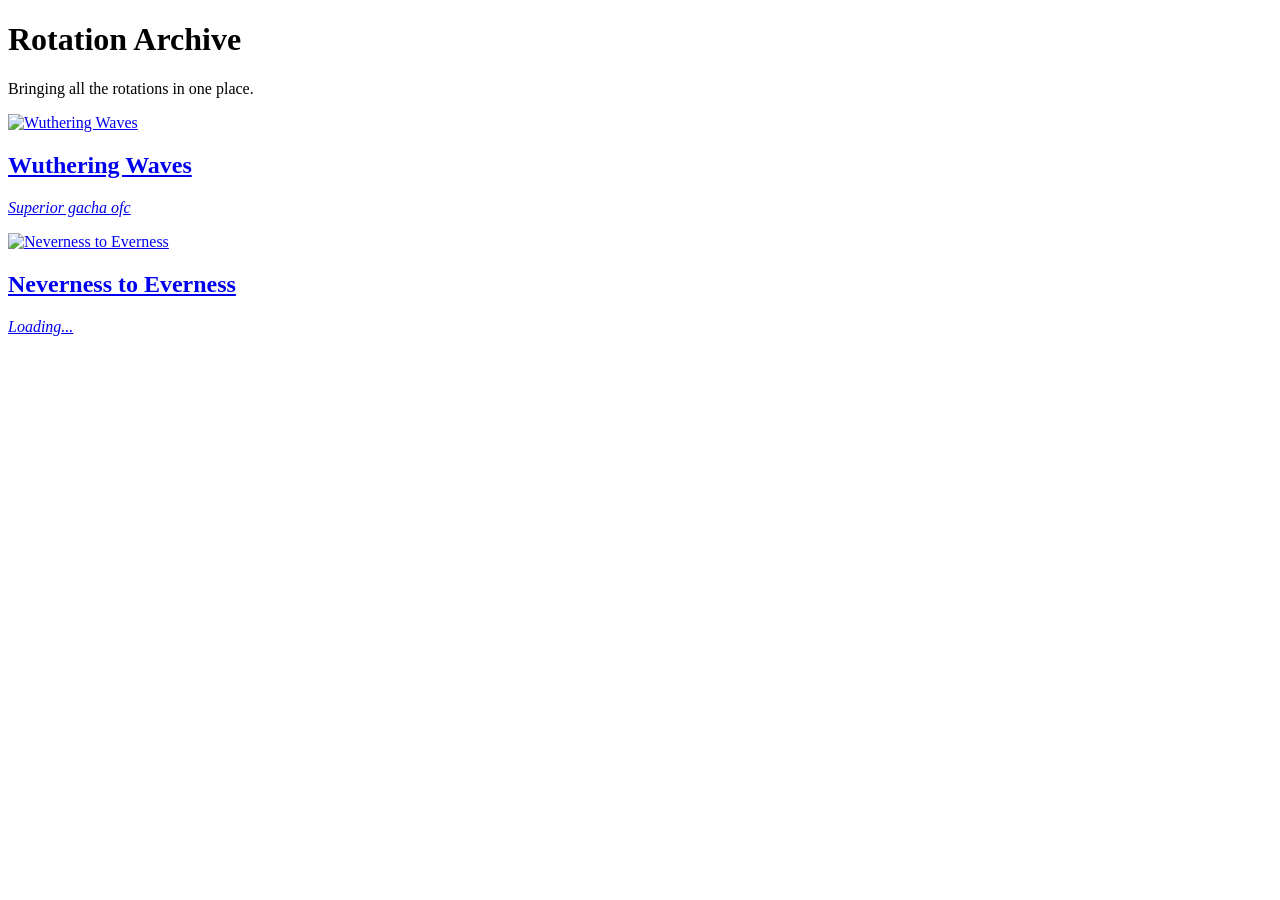
==== index.html @ 89197f95 "Add files via upload" ====
<!DOCTYPE html>
<html lang="en">

<head>

    <meta charset="UTF-8">
    <meta name="viewport" content="width=device-width, initial-scale=1.0">

    <link rel="stylesheet" href="../css/index.css">

    <title>Rotation Archive</title>


</head>


<body>


    <!-- =========================
         EMPTY HEADER
    ========================= -->

    <!-- <header>
    </header> -->


    <!-- =========================
         MAIN LANDING PAGE
    ========================= -->

    <main>

        <!-- Page title -->

        <h1>
            Rotation Archive
        </h1>


        <!-- Short description -->

        <p class="description">
            
                Bringing all the rotations in one place.
            
        </p>


        <!-- =========================
             GAME SELECTION
        ========================= -->

        <div class="buttons">


            <!-- Wuthering Waves -->

            <a href="../wuwa-rotations/" class="image-button">

                <img src="../images/gameselect/wuwa.jpg" alt="Wuthering Waves">

                <div class="button-text">

                    <h2>
                        Wuthering Waves
                    </h2>

                    <p>
                        <em>
                            Superior gacha ofc
                        </em>
                    </p>

                </div>

            </a>


            <!-- Neverness to Everness -->

            <a href="../nte-rotations/" class="image-button">

                <img src="../images/gameselect/nte.jpg" alt="Neverness to Everness">

                <div class="button-text">

                    <h2>
                        Neverness to Everness
                    </h2>

                    <p>
                        <em>
                            Loading...
                        </em>
                    </p>

                </div>

            </a>


        </div>

    </main>


    <!-- =========================
         EMPTY FOOTER
    ========================= -->

    <!-- <footer>
    </footer> -->


</body>

</html>
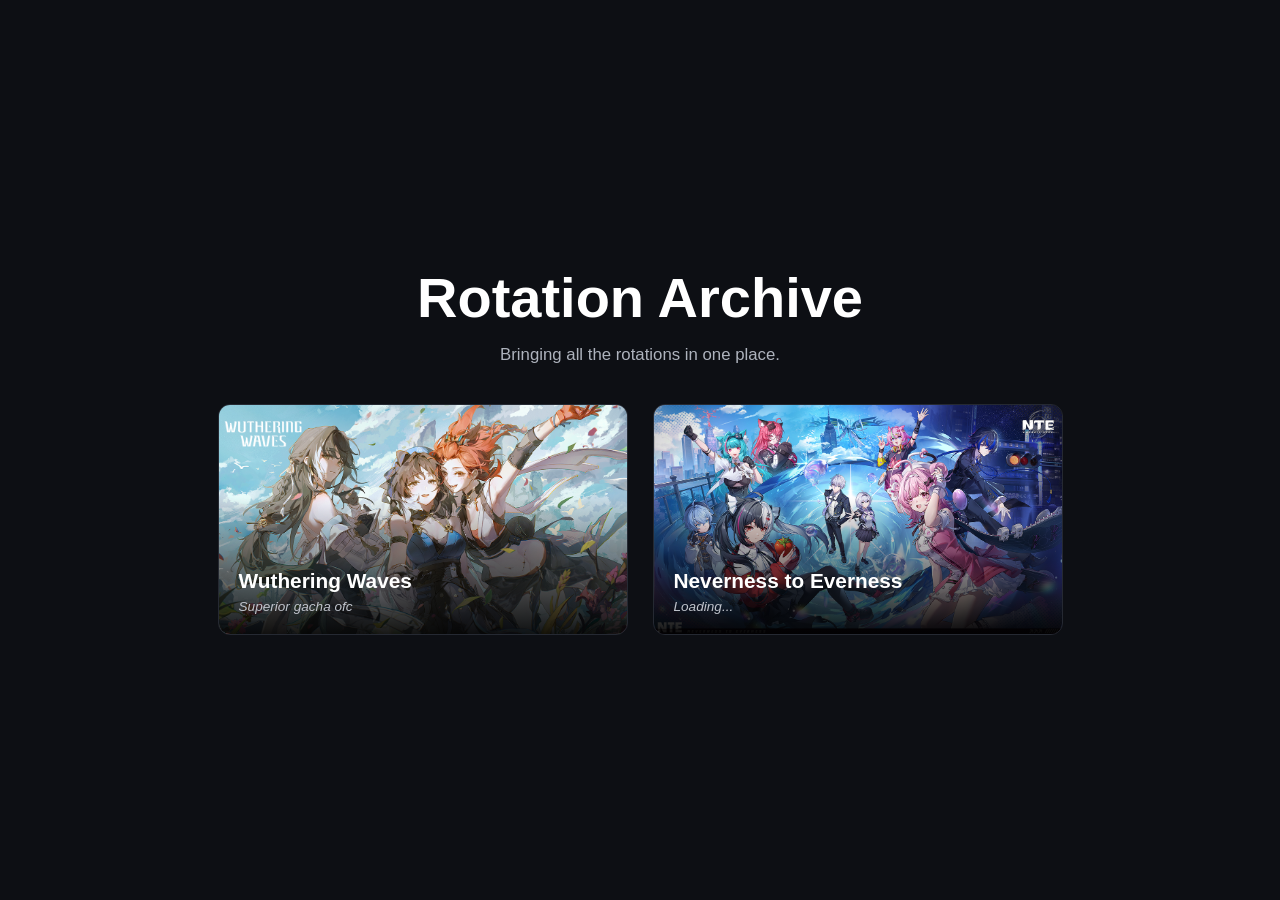
==== commit 5601fe80: "updated hrefs n uploaded missing files" ====
--- a/index.html
+++ b/index.html
@@ -6,7 +6,7 @@
     <meta charset="UTF-8">
     <meta name="viewport" content="width=device-width, initial-scale=1.0">
 
-    <link rel="stylesheet" href="../css/index.css">
+    <link rel="stylesheet" href="/css/index.css">
 
     <title>Rotation Archive</title>
 
@@ -56,9 +56,9 @@
 
             <!-- Wuthering Waves -->
 
-            <a href="../wuwa-rotations/" class="image-button">
+            <a href="/wuwa-rotations/" class="image-button">
 
-                <img src="../images/gameselect/wuwa.jpg" alt="Wuthering Waves">
+                <img src="/images/gameselect/wuwa.jpg" alt="Wuthering Waves">
 
                 <div class="button-text">
 
@@ -79,9 +79,9 @@
 
             <!-- Neverness to Everness -->
 
-            <a href="../nte-rotations/" class="image-button">
+            <a href="/nte-rotations/" class="image-button">
 
-                <img src="../images/gameselect/nte.jpg" alt="Neverness to Everness">
+                <img src="/images/gameselect/nte.jpg" alt="Neverness to Everness">
 
                 <div class="button-text">
 
--- a/css/index.css
+++ b/css/index.css
@@ -0,0 +1,305 @@
+/* =========================
+           RESET
+        ========================= */
+
+* {
+    margin: 0;
+    padding: 0;
+    box-sizing: border-box;
+}
+
+
+/* =========================
+           PAGE
+        ========================= */
+
+body {
+    min-height: 100vh;
+
+    font-family: Arial, sans-serif;
+
+    background: #0d0f14;
+    color: white;
+
+    display: flex;
+    flex-direction: column;
+}
+
+
+/* =========================
+           HEADER
+        ========================= */
+
+header {
+    width: 100%;
+    height: 64px;
+
+    flex-shrink: 0;
+
+    background: #0d0f14;
+
+    border-bottom: 1px solid #252932;
+}
+
+
+/* =========================
+           MAIN
+        ========================= */
+
+main {
+    flex: 1;
+
+    width: 100%;
+    max-width: 1000px;
+
+    margin: auto;
+    padding: 35px 6%;
+
+    text-align: center;
+
+    display: flex;
+    flex-direction: column;
+
+    justify-content: center;
+    align-items: center;
+}
+
+
+/* =========================
+           TITLE
+        ========================= */
+
+h1 {
+    font-size: clamp(2rem, 5vw, 3.5rem);
+    margin-bottom: 12px;
+}
+
+.description {
+    width: 100%;
+    max-width: 650px;
+
+    margin: 0 auto 35px;
+
+    color: #aeb3bd;
+
+    font-size: clamp(0.95rem, 2vw, 1.05rem);
+    line-height: 1.6;
+}
+
+
+/* =========================
+           GAME BUTTONS
+        ========================= */
+
+.buttons {
+    width: 100%;
+
+    display: flex;
+    justify-content: center;
+    align-items: center;
+
+    gap: 25px;
+    flex-wrap: wrap;
+}
+
+
+/* Game card */
+
+.image-button {
+    position: relative;
+
+    display: block;
+
+    width: min(410px, 100%);
+    aspect-ratio: 16 / 9;
+
+    overflow: hidden;
+
+    border-radius: 12px;
+    border: 1px solid #252932;
+
+    text-decoration: none;
+    color: white;
+
+    transition:
+        transform 0.25s ease,
+        border-color 0.25s ease,
+        box-shadow 0.25s ease;
+}
+
+
+/* Card image */
+
+.image-button img {
+    width: 100%;
+    height: 100%;
+
+    object-fit: cover;
+    display: block;
+
+    transition: transform 0.3s ease;
+}
+
+
+/* Dark gradient */
+
+.image-button::after {
+    content: "";
+
+    position: absolute;
+
+    left: 0;
+    right: 0;
+    bottom: 0;
+
+    height: 60%;
+
+    background: linear-gradient(transparent,
+            rgba(0, 0, 0, 0.9));
+}
+
+
+/* Card text */
+
+.button-text {
+    position: absolute;
+
+    left: 20px;
+    right: 20px;
+    bottom: 18px;
+
+    z-index: 2;
+
+    text-align: left;
+}
+
+.button-text h2 {
+    margin-bottom: 4px;
+    font-size: 1.3rem;
+}
+
+.button-text p {
+    color: #c0c4cc;
+
+    font-size: 0.85rem;
+    line-height: 1.4;
+}
+
+
+/* Card hover */
+
+.image-button:hover {
+    transform: translateY(-5px);
+
+    border-color: #00c8ff;
+
+    box-shadow:
+        0 10px 30px rgba(0, 200, 255, 0.12);
+}
+
+.image-button:hover img {
+    transform: scale(1.03);
+}
+
+
+/* =========================
+           FOOTER
+        ========================= */
+
+footer {
+    width: 100%;
+    height: 64px;
+
+    flex-shrink: 0;
+
+    background: #0d0f14;
+
+    border-top: 1px solid #252932;
+}
+
+
+/* =========================
+           TABLET
+        ========================= */
+
+@media (max-width: 768px) {
+
+    header {
+        height: 58px;
+    }
+
+    main {
+        padding: 35px 5%;
+    }
+
+    .buttons {
+        gap: 18px;
+    }
+
+    .image-button {
+        width: min(350px, 47%);
+    }
+
+    footer {
+        height: 58px;
+    }
+
+}
+
+
+/* =========================
+           MOBILE
+        ========================= */
+
+@media (max-width: 600px) {
+
+    header {
+        height: 52px;
+    }
+
+    main {
+        padding: 30px 20px;
+    }
+
+    h1 {
+        font-size: 2.2rem;
+    }
+
+    .description {
+        margin-bottom: 30px;
+        line-height: 1.5;
+    }
+
+    .buttons {
+        flex-direction: column;
+        gap: 16px;
+    }
+
+    .image-button {
+        width: 100%;
+        max-width: 340px;
+    }
+
+    footer {
+        height: 52px;
+    }
+
+}
+
+
+/* =========================
+           SMALL PHONES
+        ========================= */
+
+@media (max-width: 380px) {
+
+    main {
+        padding-left: 15px;
+        padding-right: 15px;
+    }
+
+    .image-button {
+        max-width: 100%;
+    }
+
+}
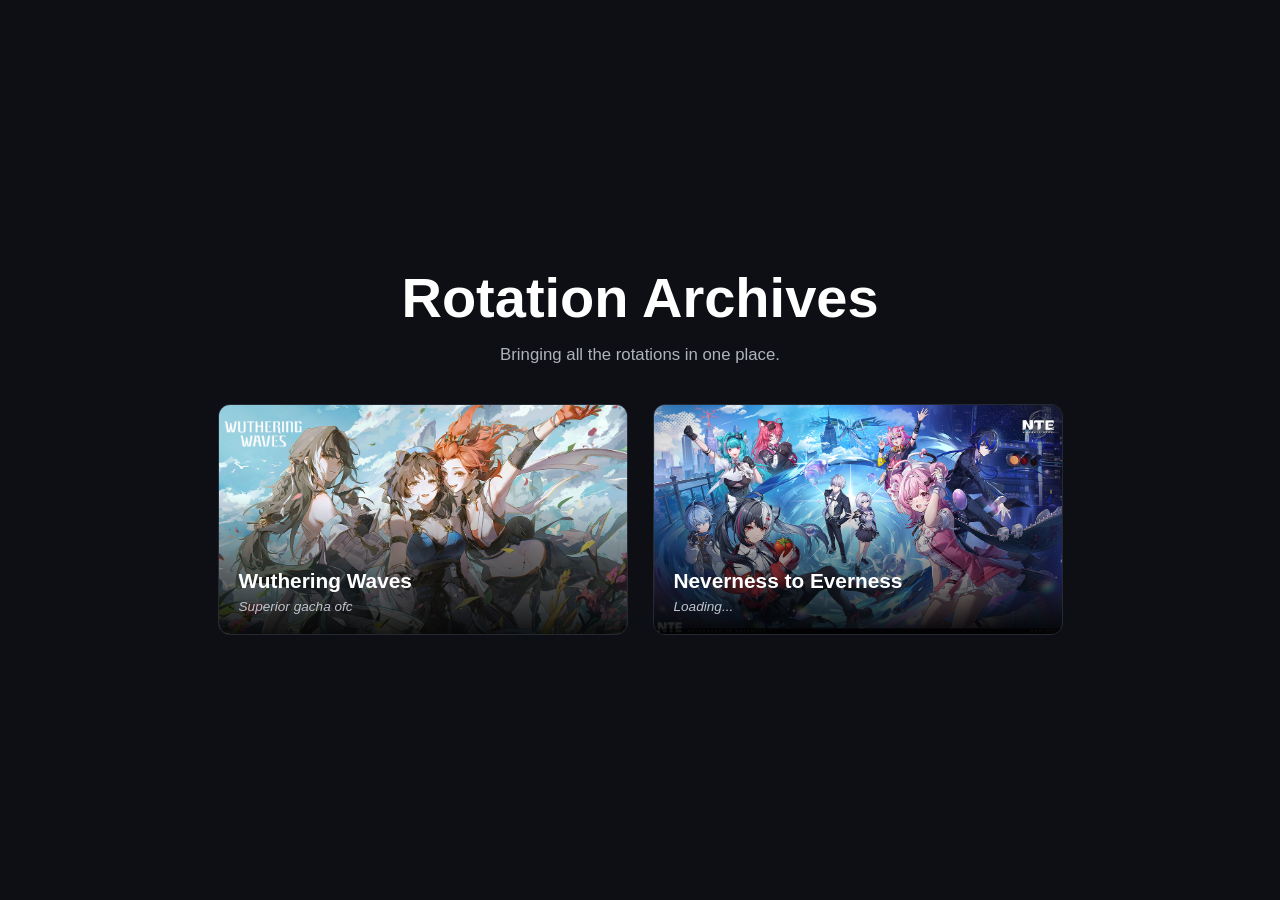
==== commit 556b91e6: "updated n removd errors" ====
--- a/index.html
+++ b/index.html
@@ -6,9 +6,9 @@
     <meta charset="UTF-8">
     <meta name="viewport" content="width=device-width, initial-scale=1.0">
 
-    <link rel="stylesheet" href="/css/index.css">
+    <link rel="stylesheet" href="./index.css">
 
-    <title>Rotation Archive</title>
+    <title>Rotation Archives</title>
 
 
 </head>
@@ -34,7 +34,7 @@
         <!-- Page title -->
 
         <h1>
-            Rotation Archive
+            Rotation Archives
         </h1>
 
 
@@ -56,9 +56,9 @@
 
             <!-- Wuthering Waves -->
 
-            <a href="/wuwa-rotations/" class="image-button">
+            <a href="./wuwa.html" class="image-button">
 
-                <img src="/images/gameselect/wuwa.jpg" alt="Wuthering Waves">
+                <img src="./images/gameselect/wuwa.jpg" alt="Wuthering Waves">
 
                 <div class="button-text">
 
@@ -79,9 +79,9 @@
 
             <!-- Neverness to Everness -->
 
-            <a href="/nte-rotations/" class="image-button">
+            <a href="./nte.html" class="image-button">
 
-                <img src="/images/gameselect/nte.jpg" alt="Neverness to Everness">
+                <img src="./images/gameselect/nte.jpg" alt="Neverness to Everness">
 
                 <div class="button-text">
 
--- a/index.css
+++ b/index.css
@@ -0,0 +1,305 @@
+/* =========================
+           RESET
+        ========================= */
+
+* {
+    margin: 0;
+    padding: 0;
+    box-sizing: border-box;
+}
+
+
+/* =========================
+           PAGE
+        ========================= */
+
+body {
+    min-height: 100vh;
+
+    font-family: Arial, sans-serif;
+
+    background: #0d0f14;
+    color: white;
+
+    display: flex;
+    flex-direction: column;
+}
+
+
+/* =========================
+           HEADER
+        ========================= */
+
+header {
+    width: 100%;
+    height: 64px;
+
+    flex-shrink: 0;
+
+    background: #0d0f14;
+
+    border-bottom: 1px solid #252932;
+}
+
+
+/* =========================
+           MAIN
+        ========================= */
+
+main {
+    flex: 1;
+
+    width: 100%;
+    max-width: 1000px;
+
+    margin: auto;
+    padding: 35px 6%;
+
+    text-align: center;
+
+    display: flex;
+    flex-direction: column;
+
+    justify-content: center;
+    align-items: center;
+}
+
+
+/* =========================
+           TITLE
+        ========================= */
+
+h1 {
+    font-size: clamp(2rem, 5vw, 3.5rem);
+    margin-bottom: 12px;
+}
+
+.description {
+    width: 100%;
+    max-width: 650px;
+
+    margin: 0 auto 35px;
+
+    color: #aeb3bd;
+
+    font-size: clamp(0.95rem, 2vw, 1.05rem);
+    line-height: 1.6;
+}
+
+
+/* =========================
+           GAME BUTTONS
+        ========================= */
+
+.buttons {
+    width: 100%;
+
+    display: flex;
+    justify-content: center;
+    align-items: center;
+
+    gap: 25px;
+    flex-wrap: wrap;
+}
+
+
+/* Game card */
+
+.image-button {
+    position: relative;
+
+    display: block;
+
+    width: min(410px, 100%);
+    aspect-ratio: 16 / 9;
+
+    overflow: hidden;
+
+    border-radius: 12px;
+    border: 1px solid #252932;
+
+    text-decoration: none;
+    color: white;
+
+    transition:
+        transform 0.25s ease,
+        border-color 0.25s ease,
+        box-shadow 0.25s ease;
+}
+
+
+/* Card image */
+
+.image-button img {
+    width: 100%;
+    height: 100%;
+
+    object-fit: cover;
+    display: block;
+
+    transition: transform 0.3s ease;
+}
+
+
+/* Dark gradient */
+
+.image-button::after {
+    content: "";
+
+    position: absolute;
+
+    left: 0;
+    right: 0;
+    bottom: 0;
+
+    height: 60%;
+
+    background: linear-gradient(transparent,
+            rgba(0, 0, 0, 0.9));
+}
+
+
+/* Card text */
+
+.button-text {
+    position: absolute;
+
+    left: 20px;
+    right: 20px;
+    bottom: 18px;
+
+    z-index: 2;
+
+    text-align: left;
+}
+
+.button-text h2 {
+    margin-bottom: 4px;
+    font-size: 1.3rem;
+}
+
+.button-text p {
+    color: #c0c4cc;
+
+    font-size: 0.85rem;
+    line-height: 1.4;
+}
+
+
+/* Card hover */
+
+.image-button:hover {
+    transform: translateY(-5px);
+
+    border-color: #00c8ff;
+
+    box-shadow:
+        0 10px 30px rgba(0, 200, 255, 0.12);
+}
+
+.image-button:hover img {
+    transform: scale(1.03);
+}
+
+
+/* =========================
+           FOOTER
+        ========================= */
+
+footer {
+    width: 100%;
+    height: 64px;
+
+    flex-shrink: 0;
+
+    background: #0d0f14;
+
+    border-top: 1px solid #252932;
+}
+
+
+/* =========================
+           TABLET
+        ========================= */
+
+@media (max-width: 768px) {
+
+    header {
+        height: 58px;
+    }
+
+    main {
+        padding: 35px 5%;
+    }
+
+    .buttons {
+        gap: 18px;
+    }
+
+    .image-button {
+        width: min(350px, 47%);
+    }
+
+    footer {
+        height: 58px;
+    }
+
+}
+
+
+/* =========================
+           MOBILE
+        ========================= */
+
+@media (max-width: 600px) {
+
+    header {
+        height: 52px;
+    }
+
+    main {
+        padding: 30px 20px;
+    }
+
+    h1 {
+        font-size: 2.2rem;
+    }
+
+    .description {
+        margin-bottom: 30px;
+        line-height: 1.5;
+    }
+
+    .buttons {
+        flex-direction: column;
+        gap: 16px;
+    }
+
+    .image-button {
+        width: 100%;
+        max-width: 340px;
+    }
+
+    footer {
+        height: 52px;
+    }
+
+}
+
+
+/* =========================
+           SMALL PHONES
+        ========================= */
+
+@media (max-width: 380px) {
+
+    main {
+        padding-left: 15px;
+        padding-right: 15px;
+    }
+
+    .image-button {
+        max-width: 100%;
+    }
+
+}
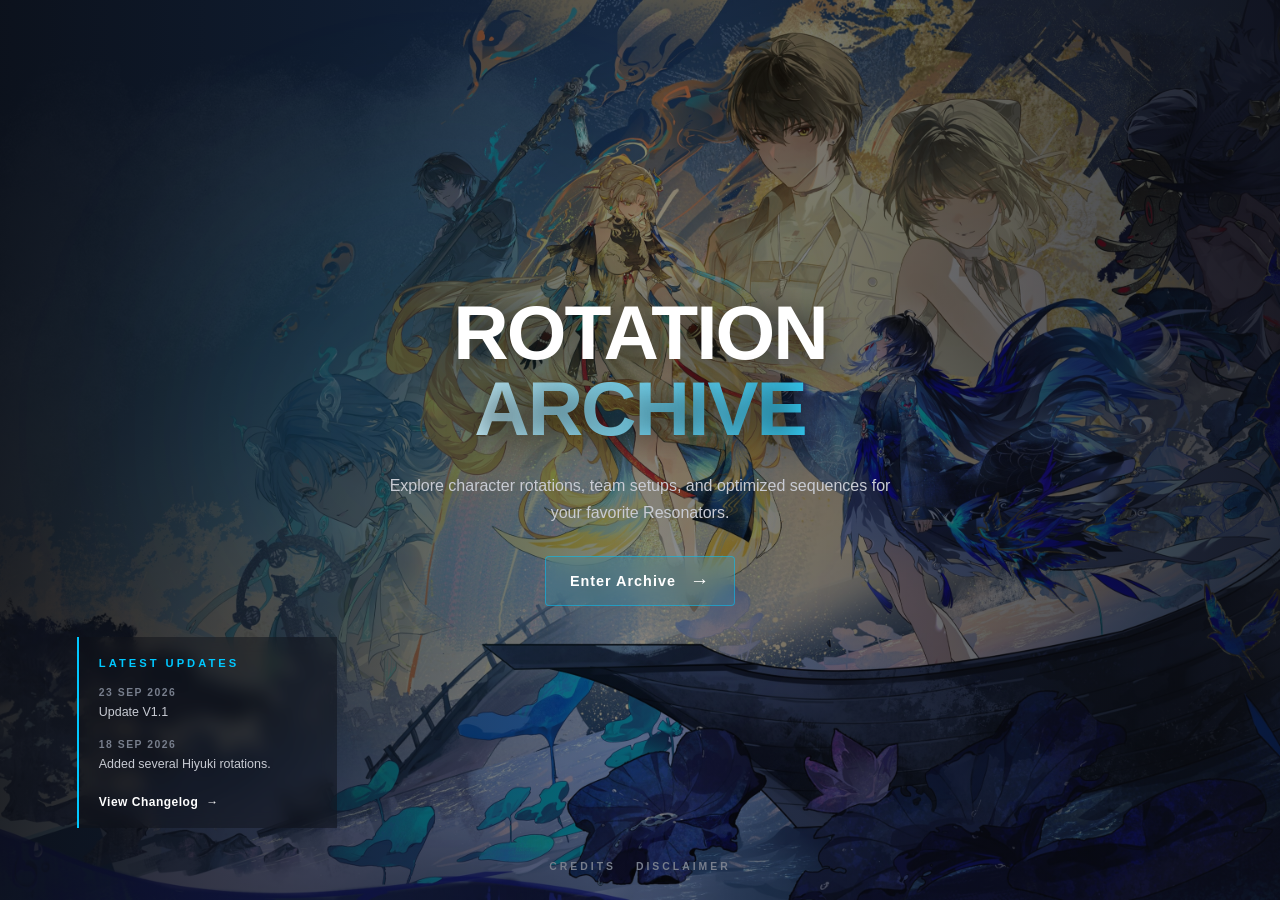
==== commit 91303d94: "major UI revamp" ====
--- a/index.html
+++ b/index.html
@@ -1,4 +1,6 @@
+
 <!DOCTYPE html>
+
 <html lang="en">
 
 <head>
@@ -6,113 +8,172 @@
     <meta charset="UTF-8">
     <meta name="viewport" content="width=device-width, initial-scale=1.0">
 
-    <link rel="stylesheet" href="./index.css">
+    <title>Wuwa Rotations</title>
 
-    <title>Rotation Archives</title>
-
+    <link rel="stylesheet" href="index.css">
 
 </head>
 
 
 <body>
 
+    <main class="landing">
 
-    <!-- =========================
-         EMPTY HEADER
-    ========================= -->
+        <!-- =========================
+             BACKGROUND
+        ========================== -->
 
-    <!-- <header>
-    </header> -->
-
-
-    <!-- =========================
-         MAIN LANDING PAGE
-    ========================= -->
-
-    <main>
-
-        <!-- Page title -->
-
-        <h1>
-            Rotation Archives
-        </h1>
-
-
-        <!-- Short description -->
-
-        <p class="description">
-            
-                Bringing all the rotations in one place.
-            
-        </p>
+        <div class="background-glow"></div>
 
 
         <!-- =========================
-             GAME SELECTION
-        ========================= -->
+             CHANGELOG
+        ========================== -->
 
-        <div class="buttons">
+        <aside class="changelog">
+
+            <p class="changelog-label">
+                LATEST UPDATES
+            </p>
 
 
-            <!-- Wuthering Waves -->
+            <!-- JavaScript inserts
+                 the latest 2 updates here -->
 
-            <a href="./wuwa.html" class="image-button">
+            <div id="latest-changelog"></div>
 
-                <img src="./images/gameselect/wuwa.jpg" alt="Wuthering Waves">
 
-                <div class="button-text">
+            <!-- Link to full changelog -->
 
-                    <h2>
-                        Wuthering Waves
-                    </h2>
+            <a href="changelog.html" class="changelog-link">
+
+                View Changelog
+
+                <span>→</span>
+
+            </a>
+
+        </aside>
+
+
+        <!-- =========================
+             CREDITS & DISCLAIMER
+        ========================== -->
+
+        <div class="site-info">
+
+
+            <!-- Credits -->
+
+            <div class="info-item">
+
+                <span class="info-label">
+                    CREDITS
+                </span>
+
+
+                <div class="info-popup">
 
                     <p>
-                        <em>
-                            Superior gacha ofc
-                        </em>
+                        <strong>
+                            <em>
+                                For the community, from the community ♥
+                            </em>
+                        </strong>
+                    </p>
+
+                    <p>
+                        Created & maintained by
+                        <span class="creator-name">
+                            iaani2077
+                        </span>
                     </p>
 
                 </div>
 
-            </a>
+            </div>
 
 
-            <!-- Neverness to Everness -->
+            <!-- Disclaimer -->
 
-            <a href="./nte.html" class="image-button">
+            <div class="info-item">
 
-                <img src="./images/gameselect/nte.jpg" alt="Neverness to Everness">
+                <span class="info-label">
+                    DISCLAIMER
+                </span>
 
-                <div class="button-text">
 
-                    <h2>
-                        Neverness to Everness
-                    </h2>
+                <div class="info-popup disclaimer-popup">
 
                     <p>
-                        <em>
-                            Loading...
-                        </em>
+                        I do not claim ownership of the
+                        rotations featured on this site.
+                    </p>
+
+                    <p>
+                        Rotation information is shared for
+                        archival and educational purposes,
+                        with credit given where applicable.
                     </p>
 
                 </div>
 
+            </div>
+
+        </div>
+
+
+        <!-- =========================
+             HERO
+        ========================== -->
+
+        <section class="hero">
+
+            <h1>
+
+                Rotation
+
+                <span>
+                    Archive
+                </span>
+
+            </h1>
+
+
+            <p class="description">
+
+                Explore character rotations, team setups, and optimized
+                sequences for your favorite Resonators.
+
+            </p>
+
+
+            <!-- Enter main rotation archive -->
+
+            <a href="wuwa.html" class="enter-button">
+
+                <span>
+                    Enter Archive
+                </span>
+
+                <span class="arrow">
+                    →
+                </span>
+
             </a>
 
-
-        </div>
+        </section>
 
     </main>
 
 
     <!-- =========================
-         EMPTY FOOTER
-    ========================= -->
+         CHANGELOG JAVASCRIPT
+    ========================== -->
 
-    <!-- <footer>
-    </footer> -->
-
+    <script src="js/changelog.js"></script>
 
 </body>
 
-</html>+</html>
+ 
--- a/index.css
+++ b/index.css
@@ -1,6 +1,6 @@
 /* =========================
-           RESET
-        ========================= */
+   RESET
+========================= */
 
 * {
     margin: 0;
@@ -10,296 +10,862 @@
 
 
 /* =========================
-           PAGE
-        ========================= */
+   BODY
+========================= */
 
 body {
-    min-height: 100vh;
-
-    font-family: Arial, sans-serif;
-
-    background: #0d0f14;
+    font-family: Arial, Helvetica, sans-serif;
+    background: #0f1117;
     color: white;
-
-    display: flex;
-    flex-direction: column;
-}
-
-
-/* =========================
-           HEADER
-        ========================= */
-
-header {
-    width: 100%;
-    height: 64px;
-
-    flex-shrink: 0;
-
-    background: #0d0f14;
-
-    border-bottom: 1px solid #252932;
-}
-
-
-/* =========================
-           MAIN
-        ========================= */
-
-main {
-    flex: 1;
-
-    width: 100%;
-    max-width: 1000px;
-
-    margin: auto;
-    padding: 35px 6%;
-
-    text-align: center;
-
-    display: flex;
-    flex-direction: column;
-
-    justify-content: center;
-    align-items: center;
-}
-
-
-/* =========================
-           TITLE
-        ========================= */
-
-h1 {
-    font-size: clamp(2rem, 5vw, 3.5rem);
-    margin-bottom: 12px;
-}
-
-.description {
-    width: 100%;
-    max-width: 650px;
-
-    margin: 0 auto 35px;
-
-    color: #aeb3bd;
-
-    font-size: clamp(0.95rem, 2vw, 1.05rem);
-    line-height: 1.6;
-}
-
-
-/* =========================
-           GAME BUTTONS
-        ========================= */
-
-.buttons {
-    width: 100%;
+    overflow-x: hidden;
+}
+
+
+/* =========================
+   LANDING
+========================= */
+
+.landing {
+    height: 100vh;
+    height: 100dvh;
 
     display: flex;
     justify-content: center;
     align-items: center;
 
-    gap: 25px;
-    flex-wrap: wrap;
-}
-
-
-/* Game card */
-
-.image-button {
     position: relative;
 
+    background:
+        linear-gradient(90deg,
+            rgba(10, 12, 18, 0.88),
+            rgba(10, 12, 18, 0.45),
+            rgba(10, 12, 18, 0.80)),
+        url("images/gameselect/wuwa1.jpg");
+
+    background-size: cover;
+    background-position: center;
+    background-repeat: no-repeat;
+
+    animation:
+        backgroundMove 18s ease-in-out infinite alternate;
+}
+
+
+/* =========================
+   BACKGROUND MOVEMENT
+========================= */
+
+@keyframes backgroundMove {
+
+    from {
+        background-position: center;
+    }
+
+    to {
+        background-position: 52% center;
+    }
+
+}
+
+
+/* =========================
+   BACKGROUND GLOW
+========================= */
+
+.background-glow {
+    position: absolute;
+
+    width: 500px;
+    height: 500px;
+
+    background: rgba(0, 200, 255, 0.08);
+
+    filter: blur(100px);
+
+    border-radius: 50%;
+
+    left: 15%;
+    top: 20%;
+
+    pointer-events: none;
+}
+
+
+/* =========================
+   HERO
+========================= */
+
+.hero {
+    position: relative;
+
+    width: min(650px, 90%);
+
+    padding: 40px;
+
+    text-align: center;
+
+    z-index: 2;
+}
+
+
+/* =========================
+   HEADING
+========================= */
+
+.hero h1 {
+    font-size: clamp(3rem, 6vw, 5rem);
+
+    line-height: 1;
+
+    letter-spacing: -2px;
+
+    font-weight: 800;
+
+    text-transform: uppercase;
+
+    text-shadow:
+        0 5px 30px rgba(0, 0, 0, 0.7);
+
+    opacity: 0;
+
+    animation:
+        fadeUp 0.8s ease forwards;
+}
+
+
+/* =========================
+   HEADING GRADIENT
+========================= */
+
+.hero h1 span {
     display: block;
 
-    width: min(410px, 100%);
-    aspect-ratio: 16 / 9;
-
-    overflow: hidden;
-
-    border-radius: 12px;
-    border: 1px solid #252932;
+    background:
+        linear-gradient(90deg,
+            #ffffff,
+            #00c8ff,
+            #8beaff);
+
+    background-size: 200% auto;
+
+    -webkit-background-clip: text;
+    background-clip: text;
+
+    color: transparent;
+
+    animation:
+        gradientMove 5s linear infinite;
+}
+
+
+/* =========================
+   DESCRIPTION
+========================= */
+
+.description {
+    max-width: 520px;
+
+    margin: 25px auto 30px;
+
+    font-size: 1rem;
+
+    line-height: 1.7;
+
+    color: #c8cbd3;
+
+    opacity: 0;
+
+    animation:
+        fadeUp 0.8s ease 0.2s forwards;
+}
+
+
+/* =========================
+   ENTER BUTTON
+========================= */
+
+.enter-button {
+    display: inline-flex;
+
+    align-items: center;
+    justify-content: center;
+
+    gap: 14px;
+
+    min-width: 175px;
+
+    padding: 13px 24px;
+
+    border: 1px solid rgba(0, 200, 255, 0.5);
+
+    border-radius: 4px;
+
+    background: rgba(0, 200, 255, 0.12);
+
+    backdrop-filter: blur(10px);
+
+    color: white;
 
     text-decoration: none;
-    color: white;
+
+    font-size: 0.9rem;
+
+    font-weight: bold;
+
+    letter-spacing: 1px;
+
+    opacity: 0;
 
     transition:
         transform 0.25s ease,
-        border-color 0.25s ease,
+        background 0.25s ease,
         box-shadow 0.25s ease;
-}
-
-
-/* Card image */
-
-.image-button img {
-    width: 100%;
-    height: 100%;
-
-    object-fit: cover;
+
+    animation:
+        fadeUp 0.8s ease 0.4s forwards;
+}
+
+
+/* =========================
+   BUTTON ARROW
+========================= */
+
+.arrow {
+    font-size: 1.2rem;
+
+    transition:
+        transform 0.25s ease;
+}
+
+
+.enter-button:hover {
+    background: rgba(0, 200, 255, 0.25);
+
+    transform: translateY(-3px);
+
+    box-shadow:
+        0 10px 30px rgba(0, 200, 255, 0.2),
+        0 0 20px rgba(0, 200, 255, 0.15);
+}
+
+
+.enter-button:hover .arrow {
+    transform: translateX(5px);
+}
+
+
+/* =========================
+   CHANGELOG
+========================= */
+
+.changelog {
+    position: absolute;
+
+    left: 6%;
+    bottom: 8%;
+
+    width: 260px;
+
+    padding: 20px 20px 18px;
+
+    background: rgba(15, 17, 23, 0.45);
+
+    border-left: 2px solid #00c8ff;
+
+    backdrop-filter: blur(8px);
+
+    z-index: 3;
+
+    opacity: 0;
+
+    animation:
+        changelogFade 0.8s ease 0.7s forwards;
+}
+
+
+/* =========================
+   CHANGELOG TITLE
+========================= */
+
+.changelog-label {
+    margin-bottom: 18px;
+
+    color: #00c8ff;
+
+    font-size: 0.7rem;
+
+    font-weight: bold;
+
+    letter-spacing: 3px;
+}
+
+
+/* =========================
+   UPDATE
+========================= */
+
+.update {
+    margin-bottom: 18px;
+}
+
+
+.update-date {
     display: block;
 
-    transition: transform 0.3s ease;
-}
-
-
-/* Dark gradient */
-
-.image-button::after {
-    content: "";
-
+    margin-bottom: 5px;
+
+    color: #777e8c;
+
+    font-size: 0.65rem;
+
+    font-weight: bold;
+
+    letter-spacing: 1.5px;
+}
+
+
+.update p {
+    color: #c8cbd3;
+
+    font-size: 0.78rem;
+
+    line-height: 1.5;
+}
+
+
+/* =========================
+   CHANGELOG LINK
+========================= */
+
+.changelog-link {
+    display: inline-flex;
+
+    align-items: center;
+
+    gap: 8px;
+
+    margin-top: 3px;
+
+    color: white;
+
+    text-decoration: none;
+
+    font-size: 0.75rem;
+
+    font-weight: bold;
+
+    letter-spacing: 0.5px;
+
+    transition:
+        color 0.25s ease;
+}
+
+
+.changelog-link span {
+    transition:
+        transform 0.25s ease;
+}
+
+
+.changelog-link:hover {
+    color: #00c8ff;
+}
+
+
+.changelog-link:hover span {
+    transform: translateX(4px);
+}
+
+
+/* =========================
+   CREDITS + DISCLAIMER
+========================= */
+
+.site-info {
     position: absolute;
 
-    left: 0;
+    left: 50%;
+    right: auto;
+    bottom: 20px;
+
+    width: max-content;
+    max-width: 90%;
+
+    display: flex;
+
+    align-items: center;
+    justify-content: center;
+
+    gap: 12px;
+
+    transform: translateX(-50%);
+
+    z-index: 10;
+}
+
+/* =========================
+   INFO ITEM
+========================= */
+
+.info-item {
+    position: relative;
+}
+
+
+/* =========================
+   INFO LABEL
+========================= */
+
+.info-label {
+    display: inline-block;
+
+    padding: 8px 4px;
+
+    color: #777e8c;
+
+    font-size: 0.65rem;
+
+    font-weight: bold;
+
+    letter-spacing: 3px;
+
+    cursor: pointer;
+
+    transition:
+        color 0.25s ease,
+        text-shadow 0.25s ease;
+}
+
+
+.info-label:hover {
+    color: #00c8ff;
+
+    text-shadow:
+        0 0 12px rgba(0, 200, 255, 0.5);
+}
+
+
+/* =========================
+   INFO POPUP
+========================= */
+
+.info-popup {
+    position: absolute;
+
     right: 0;
-    bottom: 0;
-
-    height: 60%;
-
-    background: linear-gradient(transparent,
-            rgba(0, 0, 0, 0.9));
-}
-
-
-/* Card text */
-
-.button-text {
-    position: absolute;
-
-    left: 20px;
-    right: 20px;
-    bottom: 18px;
-
-    z-index: 2;
-
-    text-align: left;
-}
-
-.button-text h2 {
-    margin-bottom: 4px;
-    font-size: 1.3rem;
-}
-
-.button-text p {
-    color: #c0c4cc;
-
-    font-size: 0.85rem;
-    line-height: 1.4;
-}
-
-
-/* Card hover */
-
-.image-button:hover {
-    transform: translateY(-5px);
-
-    border-color: #00c8ff;
+    bottom: 42px;
+
+    width: 270px;
+
+    padding: 18px 20px;
+
+    background: rgba(15, 17, 23, 0.9);
+
+    border-right: 2px solid #00c8ff;
+
+    backdrop-filter: blur(12px);
 
     box-shadow:
-        0 10px 30px rgba(0, 200, 255, 0.12);
-}
-
-.image-button:hover img {
-    transform: scale(1.03);
-}
-
-
-/* =========================
-           FOOTER
-        ========================= */
-
-footer {
-    width: 100%;
-    height: 64px;
-
-    flex-shrink: 0;
-
-    background: #0d0f14;
-
-    border-top: 1px solid #252932;
-}
-
-
-/* =========================
-           TABLET
-        ========================= */
-
-@media (max-width: 768px) {
-
-    header {
-        height: 58px;
-    }
-
-    main {
-        padding: 35px 5%;
-    }
-
-    .buttons {
-        gap: 18px;
-    }
-
-    .image-button {
-        width: min(350px, 47%);
-    }
-
-    footer {
-        height: 58px;
-    }
-
-}
-
-
-/* =========================
-           MOBILE
-        ========================= */
+        0 10px 40px rgba(0, 0, 0, 0.4),
+        0 0 25px rgba(0, 200, 255, 0.08);
+
+    opacity: 0;
+
+    visibility: hidden;
+
+    transform: translateY(8px);
+
+    transition:
+        opacity 0.25s ease,
+        transform 0.25s ease,
+        visibility 0.25s ease;
+
+    pointer-events: none;
+}
+
+
+/* =========================
+   SHOW POPUP
+========================= */
+
+.info-item:hover .info-popup {
+    opacity: 1;
+
+    visibility: visible;
+
+    transform: translateY(0);
+
+    pointer-events: auto;
+}
+
+
+/* =========================
+   POPUP TEXT
+========================= */
+
+.info-popup p {
+    margin-bottom: 10px;
+
+    color: #c8cbd3;
+
+    font-size: 0.76rem;
+
+    line-height: 1.55;
+}
+
+
+.info-popup p:last-child {
+    margin-bottom: 0;
+}
+
+
+.info-popup strong {
+    color: white;
+}
+
+
+/* =========================
+   CREATOR NAME
+========================= */
+
+.creator-name {
+    color: #00c8ff;
+
+    font-weight: bold;
+
+    text-shadow:
+        0 0 5px rgba(0, 200, 255, 0.7),
+        0 0 12px rgba(0, 200, 255, 0.5),
+        0 0 22px rgba(0, 200, 255, 0.3);
+
+    animation:
+        creatorGlow 2.5s ease-in-out infinite alternate;
+}
+
+
+/* =========================
+   DISCLAIMER
+========================= */
+
+.disclaimer-popup {
+    width: 300px;
+}
+
+
+/* =========================
+   ANIMATIONS
+========================= */
+
+@keyframes gradientMove {
+
+    from {
+        background-position: 0% center;
+    }
+
+    to {
+        background-position: 200% center;
+    }
+
+}
+
+
+@keyframes fadeUp {
+
+    from {
+        opacity: 0;
+        transform: translateY(20px);
+    }
+
+    to {
+        opacity: 1;
+        transform: translateY(0);
+    }
+
+}
+
+
+@keyframes changelogFade {
+
+    from {
+        opacity: 0;
+        transform: translateX(-20px);
+    }
+
+    to {
+        opacity: 1;
+        transform: translateX(0);
+    }
+
+}
+
+
+@keyframes creatorGlow {
+
+    from {
+        text-shadow:
+            0 0 5px rgba(0, 200, 255, 0.5),
+            0 0 10px rgba(0, 200, 255, 0.3);
+    }
+
+    to {
+        text-shadow:
+            0 0 6px rgba(0, 200, 255, 0.9),
+            0 0 15px rgba(0, 200, 255, 0.7),
+            0 0 25px rgba(0, 200, 255, 0.4);
+    }
+
+}
+
+
+/* =========================
+   TABLET
+========================= */
+
+@media (max-width: 800px) {
+
+    .changelog {
+        left: 4%;
+        bottom: 4%;
+
+        width: 230px;
+
+        padding: 16px;
+    }
+
+
+    .site-info {
+        right: 4%;
+        bottom: 4%;
+    }
+
+}
+
+/* =========================
+   MOBILE
+========================= */
 
 @media (max-width: 600px) {
 
-    header {
-        height: 52px;
-    }
-
-    main {
-        padding: 30px 20px;
-    }
-
-    h1 {
-        font-size: 2.2rem;
-    }
+    /* =========================
+       LANDING
+    ========================= */
+
+    .landing {
+        min-height: 100dvh;
+        height: auto;
+
+        padding: 25px 0 20px;
+
+        display: flex;
+        flex-direction: column;
+
+        justify-content: flex-start;
+        align-items: center;
+
+        position: relative;
+    }
+
+
+    /* =========================
+       HERO
+    ========================= */
+
+    .hero {
+        width: 100%;
+
+        padding: 10px 20px;
+
+        text-align: center;
+
+        transform: none;
+    }
+
+
+    .hero h1 {
+        font-size: 2.4rem;
+
+        line-height: 1;
+
+        letter-spacing: -1px;
+    }
+
 
     .description {
-        margin-bottom: 30px;
-        line-height: 1.5;
-    }
-
-    .buttons {
-        flex-direction: column;
-        gap: 16px;
-    }
-
-    .image-button {
-        width: 100%;
-        max-width: 340px;
-    }
-
-    footer {
-        height: 52px;
-    }
-
-}
-
-
-/* =========================
-           SMALL PHONES
-        ========================= */
-
-@media (max-width: 380px) {
-
-    main {
-        padding-left: 15px;
-        padding-right: 15px;
-    }
-
-    .image-button {
-        max-width: 100%;
+        max-width: 330px;
+
+        margin: 14px auto 18px;
+
+        font-size: 0.85rem;
+
+        line-height: 1.45;
+    }
+
+
+    /* =========================
+       ENTER BUTTON
+    ========================= */
+
+    .enter-button {
+        min-width: 150px;
+
+        padding: 10px 18px;
+
+        font-size: 0.8rem;
+
+        gap: 9px;
+    }
+
+
+    .arrow {
+        font-size: 1rem;
+    }
+
+
+    /* =========================
+       CHANGELOG
+    ========================= */
+
+    .changelog {
+        position: relative;
+
+        left: auto;
+        bottom: auto;
+
+        width: min(88%, 310px);
+
+        margin-top: 28px;
+
+        padding: 14px 16px;
+
+        transform: none;
+
+        z-index: 10;
+
+        opacity: 1;
+
+        animation:
+            changelogMobileFade 0.8s ease 0.7s forwards;
+    }
+
+
+    .changelog-label {
+        margin-bottom: 12px;
+
+        font-size: 0.65rem;
+    }
+
+
+    .update {
+        margin-bottom: 12px;
+    }
+
+
+    .update-date {
+        margin-bottom: 4px;
+
+        font-size: 0.6rem;
+    }
+
+
+    .update p {
+        font-size: 0.72rem;
+
+        line-height: 1.4;
+    }
+
+
+    .changelog-link {
+        font-size: 0.7rem;
+    }
+
+
+    /* =========================
+       CREDITS + DISCLAIMER
+       FIXED TO BOTTOM
+    ========================= */
+
+    .site-info {
+        position: absolute;
+
+        left: 50%;
+        right: auto;
+        bottom: 18px;
+
+        width: max-content;
+        max-width: 90%;
+
+        margin: 0;
+
+        display: flex;
+
+        align-items: center;
+        justify-content: center;
+
+        gap: 12px;
+
+        transform: translateX(-50%);
+
+        z-index: 20;
+    }
+
+
+    /* =========================
+       INFO LABELS
+    ========================= */
+
+    .info-label {
+        padding: 5px 3px;
+
+        font-size: 0.6rem;
+
+        letter-spacing: 2px;
+    }
+
+
+    /* =========================
+       INFO POPUPS
+    ========================= */
+
+    .info-popup {
+        right: 50%;
+
+        bottom: 35px;
+
+        width: 250px;
+
+        padding: 14px 16px;
+
+        transform:
+            translate(50%, 8px);
+    }
+
+
+    .info-item:hover .info-popup {
+        transform:
+            translate(50%, 0);
+    }
+
+}
+
+
+/* =========================
+   MOBILE CHANGELOG ANIMATION
+========================= */
+
+@keyframes changelogMobileFade {
+
+    from {
+        opacity: 0;
+
+        transform:
+            translateY(15px);
+    }
+
+    to {
+        opacity: 1;
+
+        transform:
+            translateY(0);
     }
 
 }
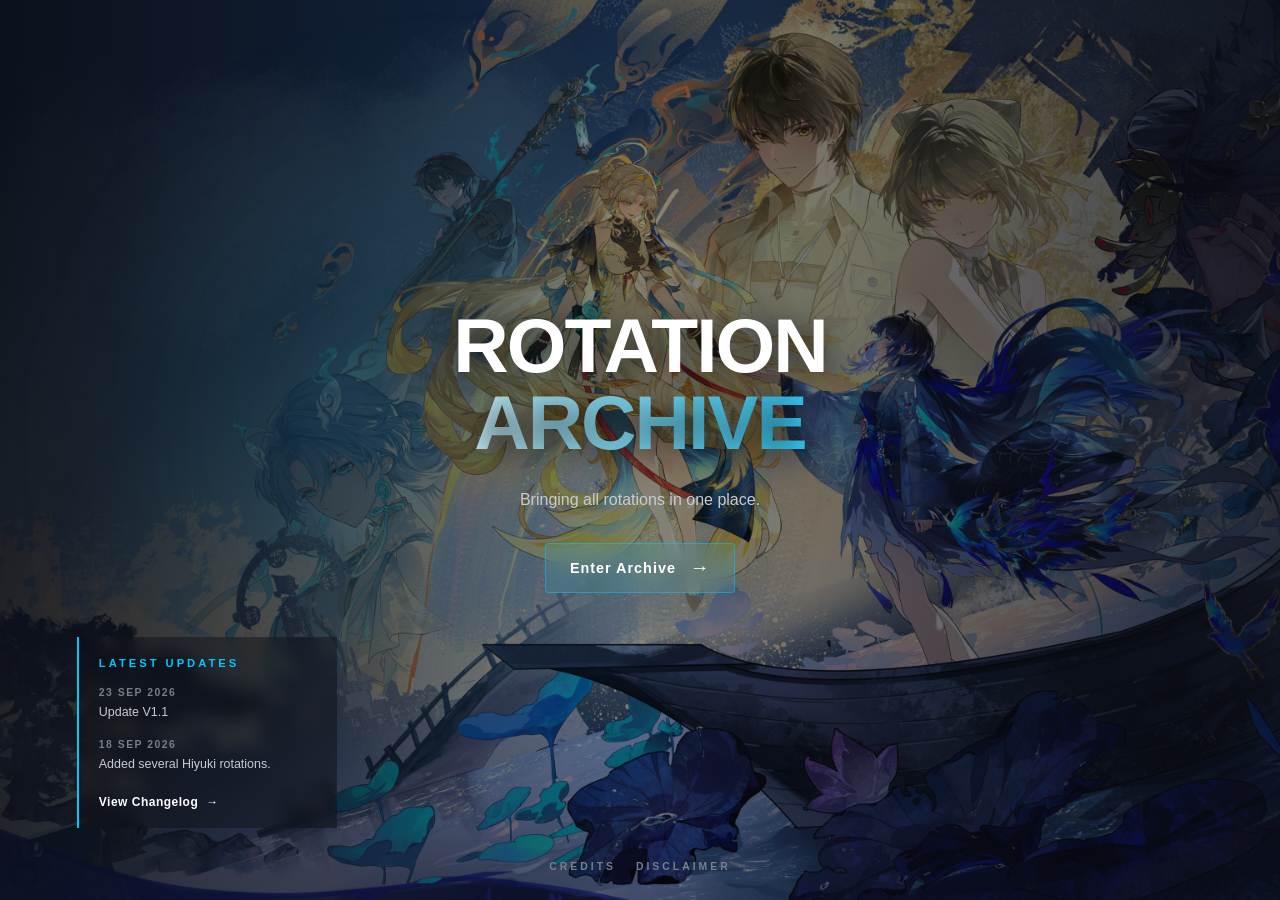
==== commit feddb5ab: "updated texts" ====
--- a/index.html
+++ b/index.html
@@ -142,8 +142,7 @@
 
             <p class="description">
 
-                Explore character rotations, team setups, and optimized
-                sequences for your favorite Resonators.
+                Bringing all rotations in one place.
 
             </p>
 
